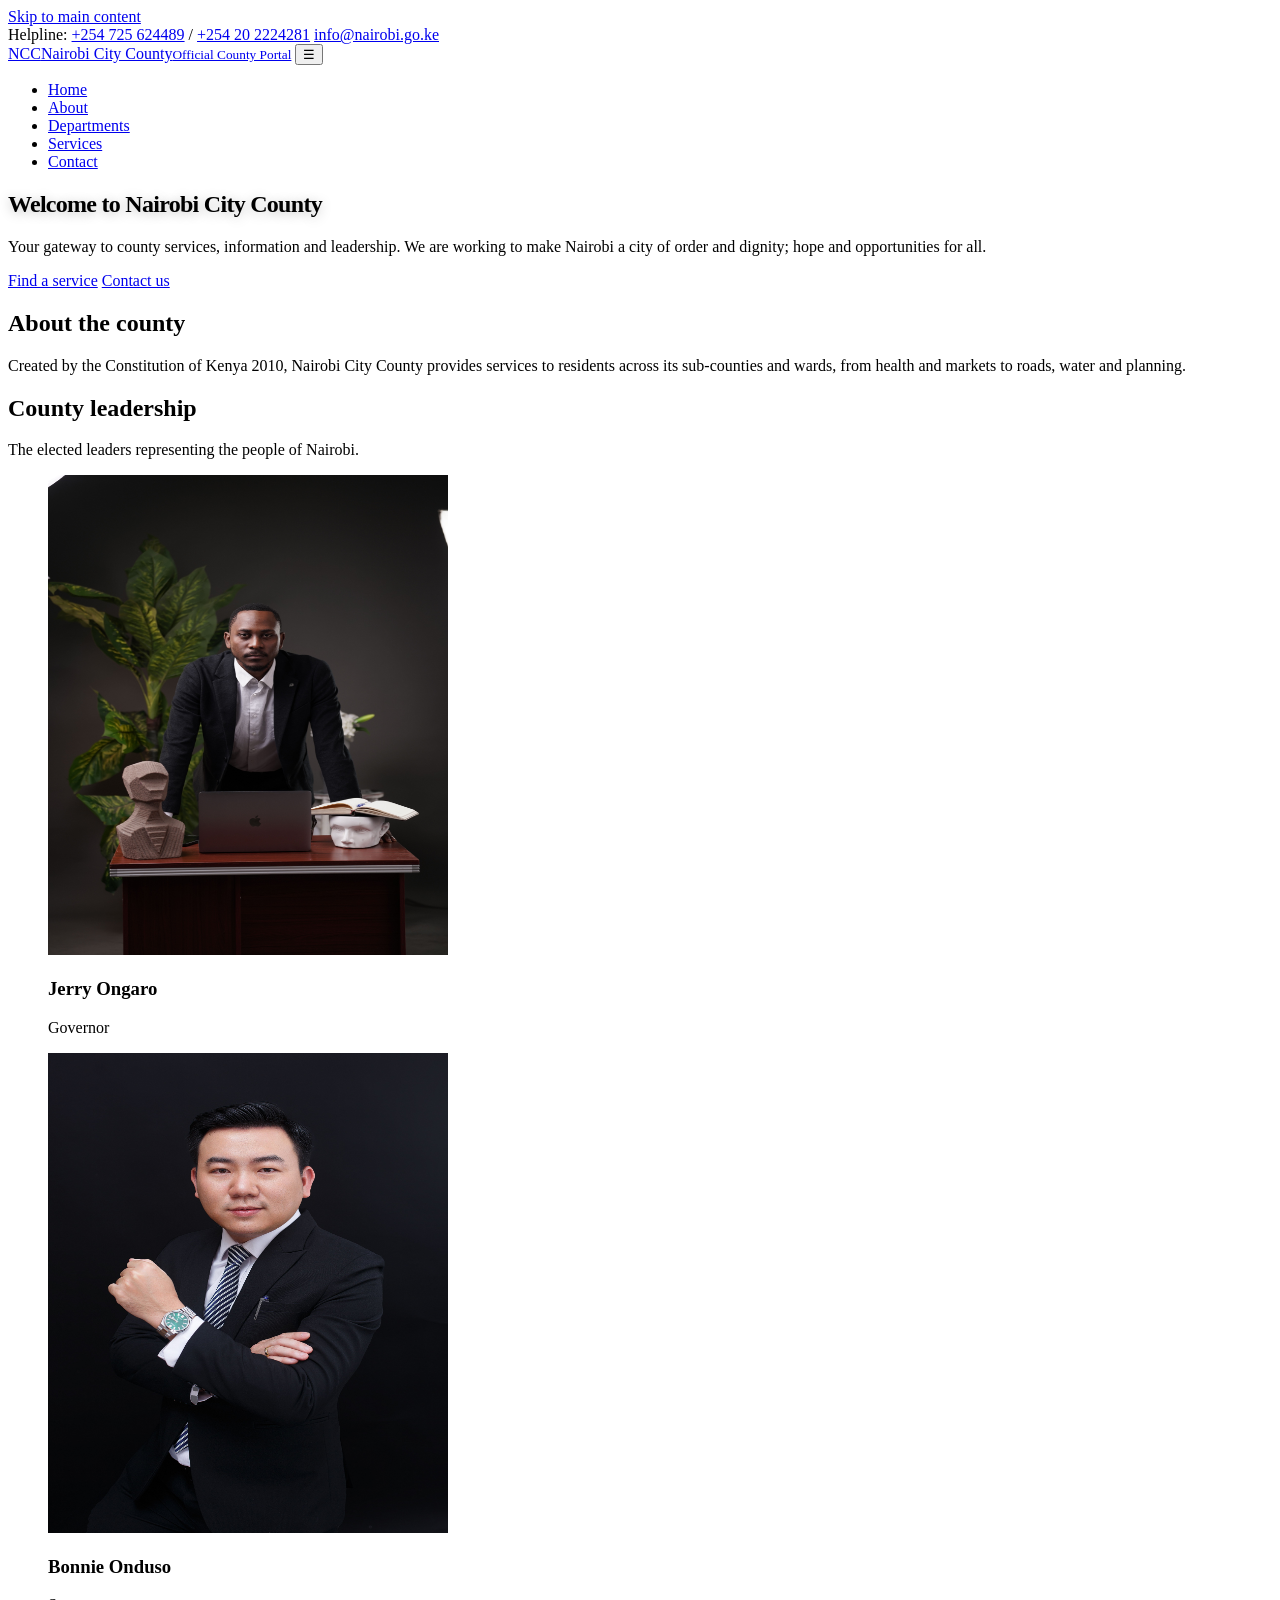
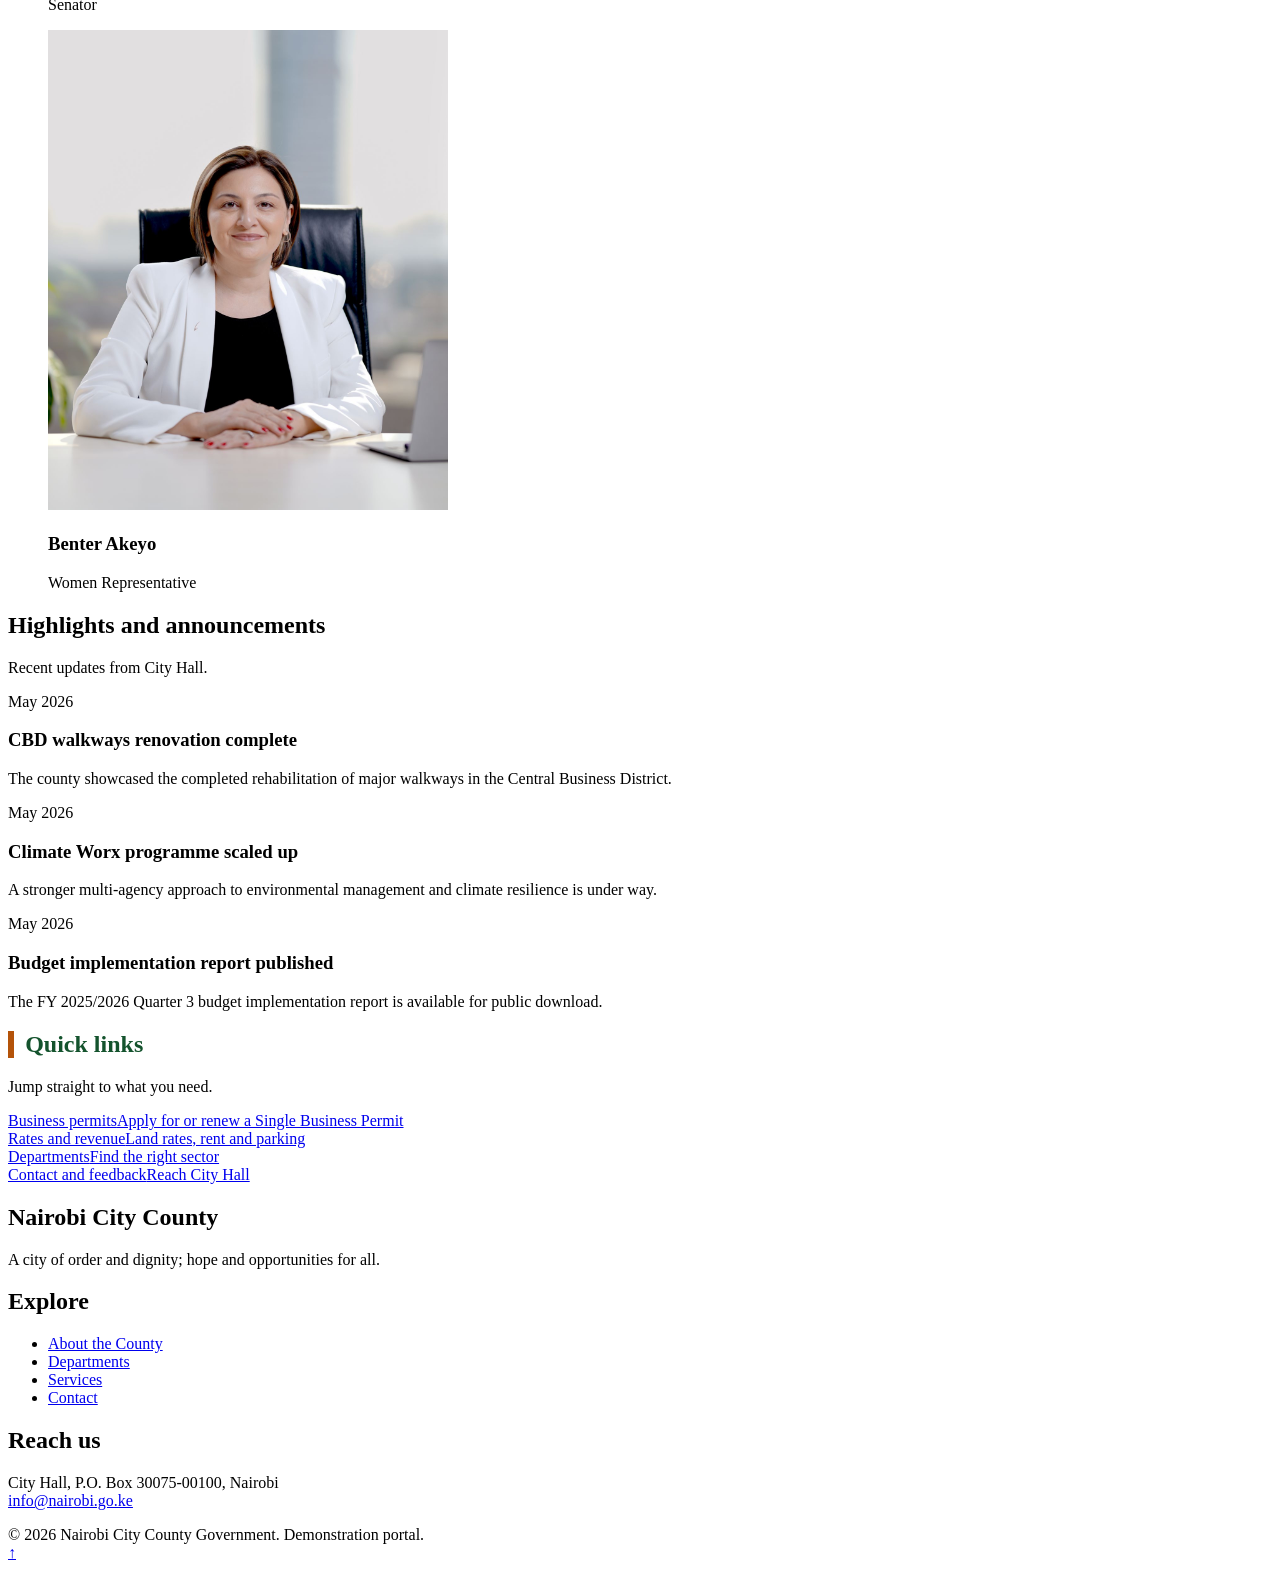
==== index.html @ bbeefb04 "initial commit" ====
<!DOCTYPE html>
<html lang="en">
<head>
  <meta charset="utf-8">
  <meta name="viewport" content="width=device-width,initial-scale=1">
  <title>Home | Nairobi City County</title>
  <meta name="description" content="Official portal of Nairobi City County: leadership, services, announcements and quick links.">
  <link rel="preconnect" href="https://fonts.googleapis.com">
  <link rel="stylesheet" href="https://fonts.googleapis.com/css2?family=Inter:wght@400;500;600;700;800&display=swap">
  <link rel="stylesheet" href="style.css">
  <!-- INTERNAL CSS: a <style> block that applies to this page only -->
  <style>
    /* Higher specificity (body .hero h1 = 0,1,2) than external .hero h1 (0,1,1) so this wins */
    body .hero h1{letter-spacing:-.03em;text-shadow:0 2px 12px rgba(0,0,0,.25)}
    .news .card{border-top:4px solid var(--acc)}
  </style>
</head>
<body id="top">
<a class="skip" href="#content">Skip to main content</a>

<aside class="topbar" aria-label="Helpline">
  <div class="wrap flex">
    <span>Helpline: <a href="tel:+254725624489">+254 725 624489</a> / <a href="tel:+254202224281">+254 20 2224281</a></span>
    <span><a href="mailto:info@nairobi.go.ke">info@nairobi.go.ke</a></span>
  </div>
</aside>

<header class="site-header">
  <div class="wrap nav">
    <a class="brand" href="index.html"><span class="logo" aria-hidden="true">NCC</span><span>Nairobi City County<small>Official County Portal</small></span></a>
    <button class="menu-btn" aria-label="Toggle menu" aria-expanded="false" aria-controls="main-menu" type="button">&#9776;</button>
    <nav aria-label="Main navigation">
      <ul id="main-menu">
        <li><a href="index.html" aria-current="page">Home</a></li>
        <li><a href="about.html">About</a></li>
        <li><a href="departments.html">Departments</a></li>
        <li><a href="services.html">Services</a></li>
        <li><a href="contact.html">Contact</a></li>
      </ul>
    </nav>
  </div>
</header>

<main id="content">
  <section class="hero" aria-labelledby="hero-title">
    <div class="wrap">
      <div>
        <h1 id="hero-title">Welcome to Nairobi City County</h1>
        <p>Your gateway to county services, information and leadership. We are working to make Nairobi a city of order and dignity; hope and opportunities for all.</p>
        <a class="btn btn-pri" href="services.html">Find a service</a>
        <a class="btn btn-out" href="contact.html">Contact us</a>
      </div>
      <aside class="panel">
        <h2>About the county</h2>
        <p>Created by the Constitution of Kenya 2010, Nairobi City County provides services to residents across its sub-counties and wards, from health and markets to roads, water and planning.</p>
      </aside>
    </div>
  </section>

  <section class="s">
    <div class="wrap">
      <h2 class="t">County leadership</h2>
      <p class="lead">The elected leaders representing the people of Nairobi.</p>
      <div class="grid g3">
        <figure class="card leader">
          <img src="images/governor.jpg" alt="Portrait of Jerry Ongaro" width="400" height="480" loading="lazy">
          <figcaption><h3>Jerry Ongaro</h3><span class="role">Governor</span></figcaption>
        </figure>
        <figure class="card leader">
          <img src="images/senator.jpg" alt="Portrait of Bonnie Onduso" width="400" height="480" loading="lazy">
          <figcaption><h3>Bonnie Onduso</h3><span class="role">Senator</span></figcaption>
        </figure>
        <figure class="card leader">
          <img src="images/women-rep.jpg" alt="Portrait of Benter Akeyo" width="400" height="480" loading="lazy">
          <figcaption><h3>Benter Akeyo</h3><span class="role">Women Representative</span></figcaption>
        </figure>
      </div>
    </div>
  </section>

  <section class="s alt">
    <div class="wrap">
      <h2 class="t">Highlights and announcements</h2>
      <p class="lead">Recent updates from City Hall.</p>
      <div class="grid g3 news">
        <article class="card"><time datetime="2026-05">May 2026</time><h3>CBD walkways renovation complete</h3><p>The county showcased the completed rehabilitation of major walkways in the Central Business District.</p></article>
        <article class="card"><time datetime="2026-05">May 2026</time><h3>Climate Worx programme scaled up</h3><p>A stronger multi-agency approach to environmental management and climate resilience is under way.</p></article>
        <article class="card"><time datetime="2026-05">May 2026</time><h3>Budget implementation report published</h3><p>The FY 2025/2026 Quarter 3 budget implementation report is available for public download.</p></article>
      </div>
    </div>
  </section>

  <section class="s">
    <div class="wrap">
      <!-- INLINE CSS: style attribute, highest specificity -->
      <h2 class="t" style="color:#14532d;border-left:6px solid #b45309;padding-left:.7rem">Quick links</h2>
      <p class="lead">Jump straight to what you need.</p>
      <div class="grid g4 quick">
        <div class="card"><a href="services.html#permits">Business permits<span>Apply for or renew a Single Business Permit</span></a></div>
        <div class="card"><a href="services.html#revenue">Rates and revenue<span>Land rates, rent and parking</span></a></div>
        <div class="card"><a href="departments.html">Departments<span>Find the right sector</span></a></div>
        <div class="card"><a href="contact.html">Contact and feedback<span>Reach City Hall</span></a></div>
      </div>
    </div>
  </section>
</main>

<footer class="site-footer">
  <div class="wrap grid g3">
    <section><h2>Nairobi City County</h2><p>A city of order and dignity; hope and opportunities for all.</p></section>
    <section><h2>Explore</h2><ul><li><a href="about.html">About the County</a></li><li><a href="departments.html">Departments</a></li><li><a href="services.html">Services</a></li><li><a href="contact.html">Contact</a></li></ul></section>
    <section><h2>Reach us</h2><p>City Hall, P.O. Box 30075-00100, Nairobi<br><a href="mailto:info@nairobi.go.ke">info@nairobi.go.ke</a></p></section>
  </div>
  <div class="wrap copy">&copy; <span class="yr">2026</span> Nairobi City County Government. Demonstration portal.</div>
</footer>
<a class="to-top" href="#top" aria-label="Back to top">&uarr;</a>
<script src="script.js"></script>
</body>
</html>
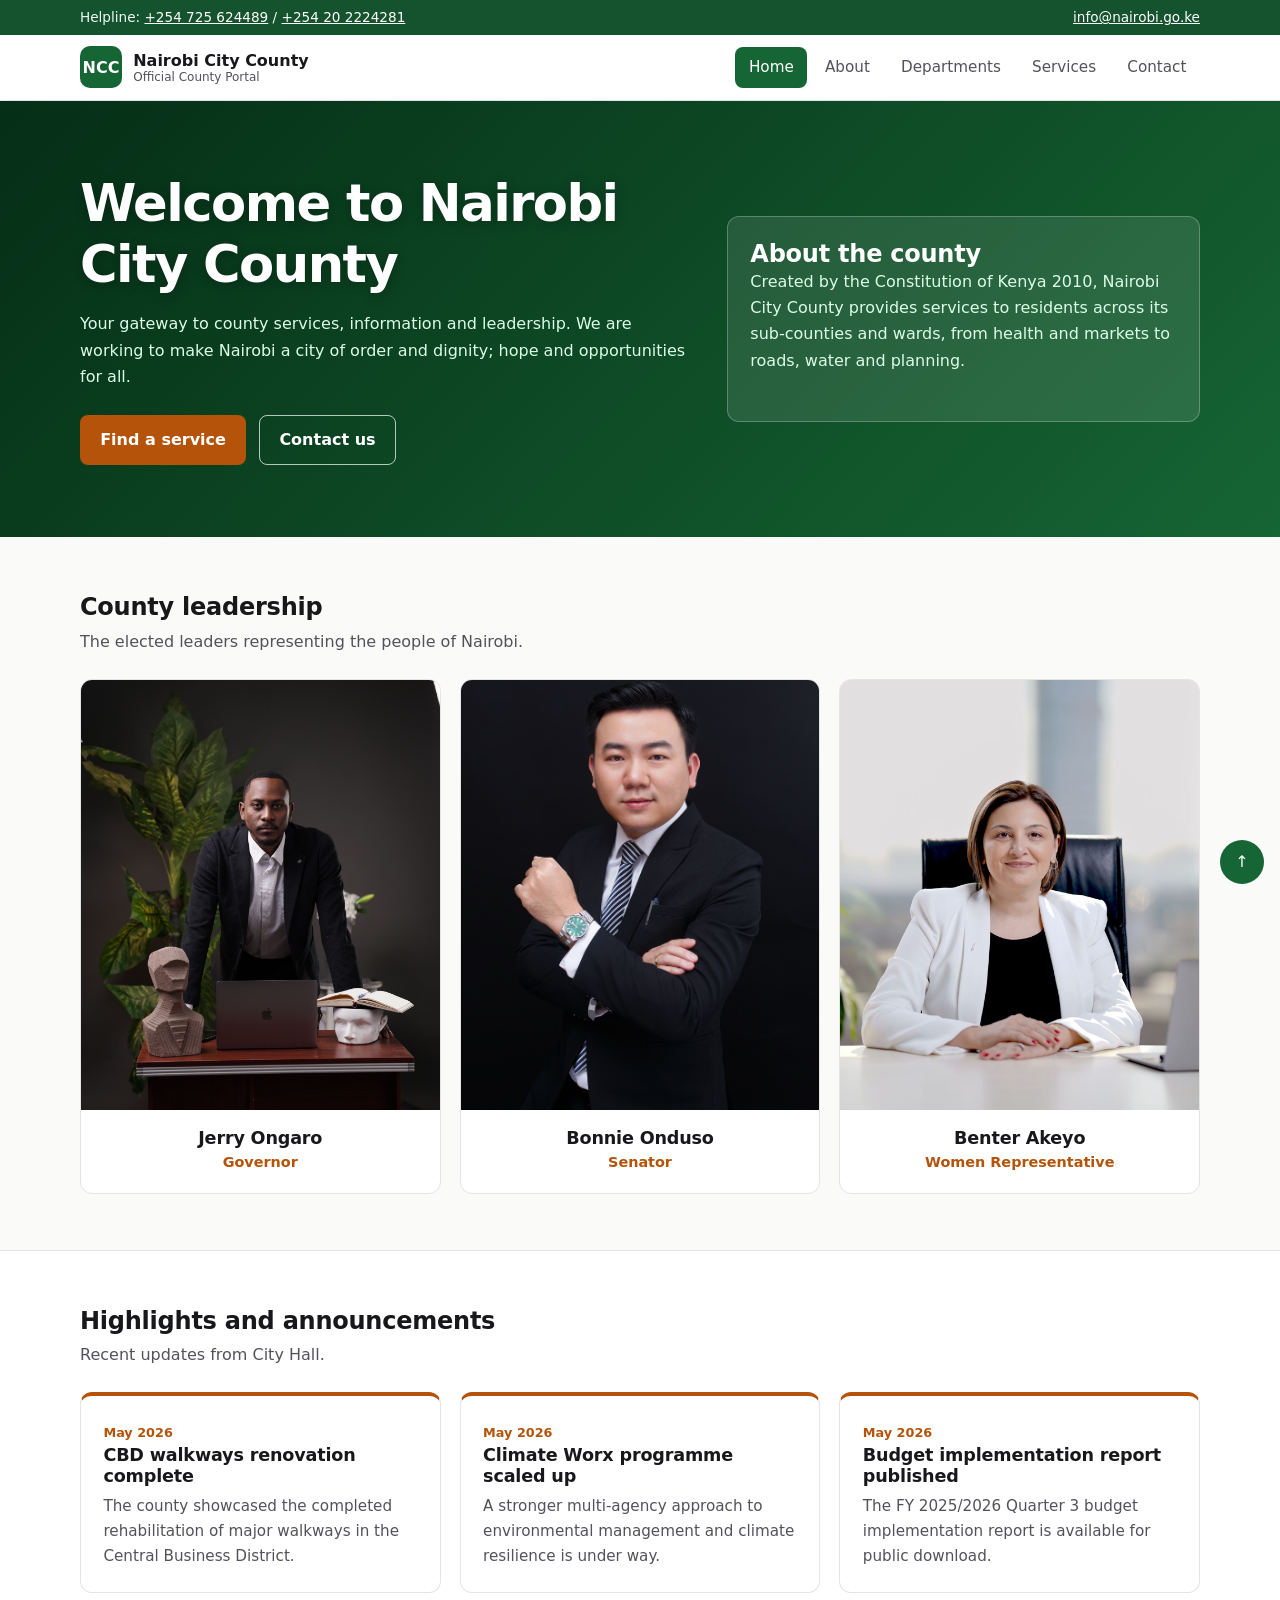
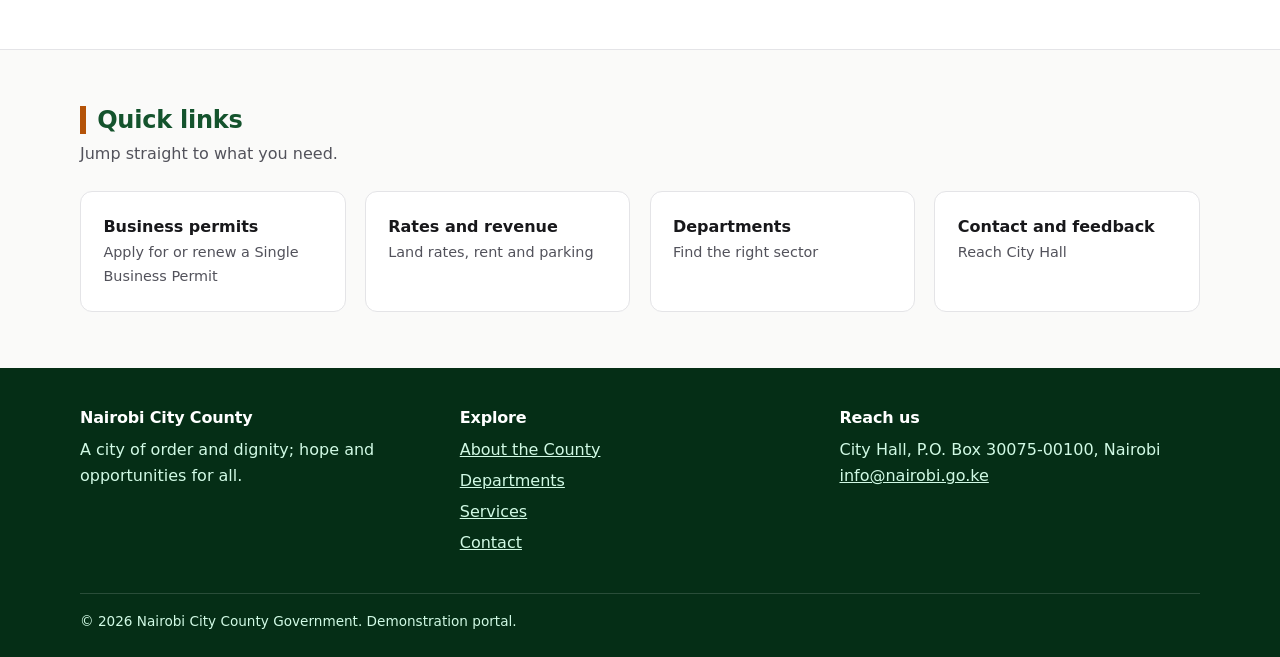
==== commit 2a52aafe: "Fix the path to my index.html file, styles to <link rel=stylesheet href=CSS/style.css> from<link rel" ====
--- a/index.html
+++ b/index.html
@@ -7,7 +7,7 @@
   <meta name="description" content="Official portal of Nairobi City County: leadership, services, announcements and quick links.">
   <link rel="preconnect" href="https://fonts.googleapis.com">
   <link rel="stylesheet" href="https://fonts.googleapis.com/css2?family=Inter:wght@400;500;600;700;800&display=swap">
-  <link rel="stylesheet" href="style.css">
+  <link rel="stylesheet" href="CSS/style.css">
   <!-- INTERNAL CSS: a <style> block that applies to this page only -->
   <style>
     /* Higher specificity (body .hero h1 = 0,1,2) than external .hero h1 (0,1,1) so this wins */
--- a/CSS/style.css
+++ b/CSS/style.css
@@ -0,0 +1,133 @@
+/* ==========================================================
+   EXTERNAL CSS (linked from every page with <link rel="stylesheet">)
+   Approach: MOBILE-FIRST. Base rules = phones. min-width media
+   queries at the bottom enhance for tablets (700px) and desktops (1000px).
+   ========================================================== */
+
+/* 1. CSS variables, colours and typography ------------------ */
+:root{--bg:#fafaf9;--card:#fff;--fg:#18181b;--mut:#52525b;--bd:#e4e4e7;
+--pri:#166534;--pri-d:#14532d;--acc:#b45309;--soft:#f0fdf4;--r:12px}
+
+/* 2. Universal + element selectors; BOX MODEL reset --------- */
+*,*::before,*::after{box-sizing:border-box;margin:0;padding:0} /* border-box: width includes padding+border */
+html{scroll-behavior:smooth}
+body{font-family:Inter,system-ui,-apple-system,"Segoe UI",sans-serif;font-size:1rem;line-height:1.65;
+background-color:var(--bg);color:var(--fg);overflow-x:hidden}
+img{max-width:100%;height:auto;display:block}          /* responsive images, no horizontal scroll */
+a{color:var(--pri)}
+h1,h2,h3,h4{line-height:1.2;letter-spacing:-.01em}     /* grouped selector */
+p+p{margin-top:.8rem}                                  /* adjacent sibling selector */
+:focus-visible{outline:3px solid var(--acc);outline-offset:2px} /* pseudo-class */
+abbr[title]{text-decoration:underline dotted}          /* attribute selector */
+mark{background:#fef3c7;padding:0 .2em}
+blockquote{border-left:4px solid var(--acc);padding:.5rem 1rem;margin:1rem 0;color:var(--mut);font-style:italic}
+.skip{position:absolute;left:-999px;top:0;background:#fff;padding:.5rem 1rem;z-index:50}  /* POSITIONING: absolute */
+.skip:focus{left:0}
+
+/* 3. Layout helpers: container, FLEXBOX and GRID ------------ */
+.wrap{width:min(1120px,92%);margin-inline:auto}
+.grid{display:grid;gap:1.2rem;grid-template-columns:1fr}            /* CSS GRID: 1 column on mobile */
+.flex{display:flex;flex-wrap:wrap;gap:.4rem 1.5rem;justify-content:space-between} /* FLEXBOX */
+
+/* 4. Top bar and header (POSITIONING: sticky + absolute) ---- */
+.topbar{background:var(--pri-d);color:#ecfdf5;font-size:.85rem;padding:.4rem 0}
+.topbar a{color:#fff}
+.site-header{position:sticky;top:0;z-index:20;background:rgba(255,255,255,.96);border-bottom:1px solid var(--bd)}
+.nav{position:relative;display:flex;align-items:center;justify-content:space-between;padding:.7rem 0}
+.brand{display:flex;align-items:center;gap:.7rem;text-decoration:none;color:var(--fg);font-weight:700;line-height:1.2}
+.logo{width:42px;height:42px;border-radius:10px;background:var(--pri);color:#fff;display:grid;place-items:center;font-weight:800}
+.brand small{display:block;font-weight:500;color:var(--mut);font-size:.75rem}
+.menu-btn{background:none;border:1px solid var(--bd);border-radius:8px;padding:.45rem .8rem;font-size:1.2rem;cursor:pointer}
+#main-menu{display:none;position:absolute;left:0;right:0;top:100%;background:#fff;border:1px solid var(--bd);
+border-radius:0 0 var(--r) var(--r);list-style:none;padding:.5rem}
+#main-menu.open{display:block}
+#main-menu a{display:block;padding:.7rem .85rem;border-radius:8px;text-decoration:none;color:var(--mut);font-weight:500}
+#main-menu a:hover{background:var(--soft);color:var(--pri)}
+#main-menu a[aria-current="page"]{background:var(--pri);color:#fff}
+
+/* 5. Hero and page headings --------------------------------- */
+.hero{background:linear-gradient(135deg,#052e16,#166534);color:#fff;padding:3rem 0}
+.hero h1{font-size:2rem;margin-bottom:1rem}
+.hero p{color:#dcfce7;margin-bottom:1.5rem}
+.hero .wrap{display:grid;gap:2rem}
+.panel{background:rgba(255,255,255,.1);border:1px solid rgba(255,255,255,.25);border-radius:var(--r);padding:1.4rem}
+.page-head{background:var(--soft);border-bottom:1px solid var(--bd);padding:2.2rem 0}
+.page-head h1{font-size:1.9rem}.page-head p{color:var(--mut)}
+
+/* 6. Buttons ------------------------------------------------ */
+.btn{display:inline-block;padding:.7rem 1.2rem;border-radius:8px;border:1px solid transparent;
+font:inherit;font-weight:600;text-decoration:none;cursor:pointer;transition:background-color .2s}
+.btn-pri{background:var(--acc);color:#fff}.btn-pri:hover{background:#92400e}
+.btn-out{border-color:rgba(255,255,255,.7);color:#fff;margin-top:.6rem}
+.btn-g{background:var(--pri);color:#fff}.btn-g:hover{background:var(--pri-d)}
+
+/* 7. Sections and cards (margin, padding, border) ----------- */
+.s{padding:2.5rem 0}
+.alt{background:#fff;border-block:1px solid var(--bd)}
+.t{font-size:1.5rem;margin-bottom:.4rem}
+.lead{color:var(--mut);margin-bottom:1.5rem}
+.card{background:var(--card);border:1px solid var(--bd);border-radius:var(--r);padding:1.4rem;margin:0}
+.card h3{font-size:1.1rem;margin-bottom:.4rem}
+.card p,.card li{color:var(--mut);font-size:.95rem}
+.card .meta{font-size:.85rem;margin-top:.7rem;padding-top:.7rem;border-top:1px solid var(--bd)}
+.stat{font-size:2rem;font-weight:800;color:var(--pri)}
+.news time{font-size:.8rem;color:var(--acc);font-weight:600}
+.quick a{display:block;text-decoration:none;color:var(--fg);font-weight:600}
+.quick a span{display:block;font-weight:400;color:var(--mut);font-size:.9rem}
+.quick .card:hover{border-color:var(--pri);box-shadow:0 4px 14px rgba(22,101,52,.12)}
+
+/* 8. Leader cards (figure + figcaption) --------------------- */
+.leader{padding:0;overflow:hidden;text-align:center}
+.leader img{width:100%;aspect-ratio:5/6;object-fit:cover}
+.leader figcaption{padding:1.1rem}
+.leader h3{margin:0}
+.leader .role{color:var(--acc);font-weight:600;font-size:.9rem}
+
+/* 9. SPECIFICITY demo ---------------------------------------
+   Order of strength: inline style > #id > .class > element.
+   .card p        (0,1,1) beats  p        (0,0,1)
+   .leader .role  (0,2,0) beats  .role    (0,1,0)
+   #contact-form button (1,0,1) beats .btn-g (0,1,0) */
+#contact-form button{margin-top:1rem}
+p.note{font-size:.85rem;color:var(--mut)}
+
+/* 10. Forms -------------------------------------------------- */
+fieldset{border:0}
+label{display:block;font-weight:600;font-size:.9rem;margin:.9rem 0 .3rem}
+input,textarea{width:100%;padding:.7rem .8rem;border:1px solid var(--bd);border-radius:8px;font:inherit;background:#fff}
+textarea{min-height:140px;resize:vertical}
+input:focus,textarea:focus{border-color:var(--pri)}
+.hp{position:absolute;left:-9999px}                    /* honeypot field hidden from people */
+#status{margin-top:.8rem;font-weight:600}
+address{font-style:normal}
+iframe{width:100%;height:280px;border:1px solid var(--bd);border-radius:var(--r)}
+
+/* 11. Footer and back-to-top (POSITIONING: fixed) ----------- */
+.site-footer{background:#052e16;color:#d1fae5;padding:2.5rem 0 1.5rem}
+.site-footer a{color:#d1fae5}.site-footer h2{font-size:1rem;color:#fff;margin-bottom:.6rem}
+.site-footer ul{list-style:none}.site-footer li{margin:.3rem 0}
+.copy{border-top:1px solid rgba(255,255,255,.15);margin-top:2rem;padding-top:1rem;font-size:.85rem}
+.to-top{position:fixed;right:1rem;bottom:1rem;width:44px;height:44px;border-radius:50%;background:var(--pri);color:#fff;
+display:grid;place-items:center;text-decoration:none;z-index:30}
+
+/* ==========================================================
+   MEDIA QUERIES (mobile-first: min-width, enhancing upward)
+   ========================================================== */
+@media (min-width:700px){                       /* TABLET */
+  .grid.g2,.grid.g3,.grid.g4{grid-template-columns:repeat(2,1fr)}
+  .hero h1{font-size:2.6rem}
+  .menu-btn{display:none}
+  #main-menu{display:flex;position:static;border:0;padding:0;gap:.25rem;background:none}
+  #main-menu a{padding:.5rem .85rem;font-size:.95rem}
+  .btn-out{margin:0 0 0 .5rem}
+  .two{display:grid;grid-template-columns:1fr 1fr;gap:1.5rem}
+}
+@media (min-width:1000px){                      /* DESKTOP */
+  .grid.g3{grid-template-columns:repeat(3,1fr)}
+  .grid.g4{grid-template-columns:repeat(4,1fr)}
+  .hero{padding:4.5rem 0}
+  .hero .wrap{grid-template-columns:1.3fr 1fr;align-items:center}
+  .hero h1{font-size:3.2rem}
+  .s{padding:3.5rem 0}
+}
+@media (prefers-reduced-motion:reduce){html{scroll-behavior:auto}}
